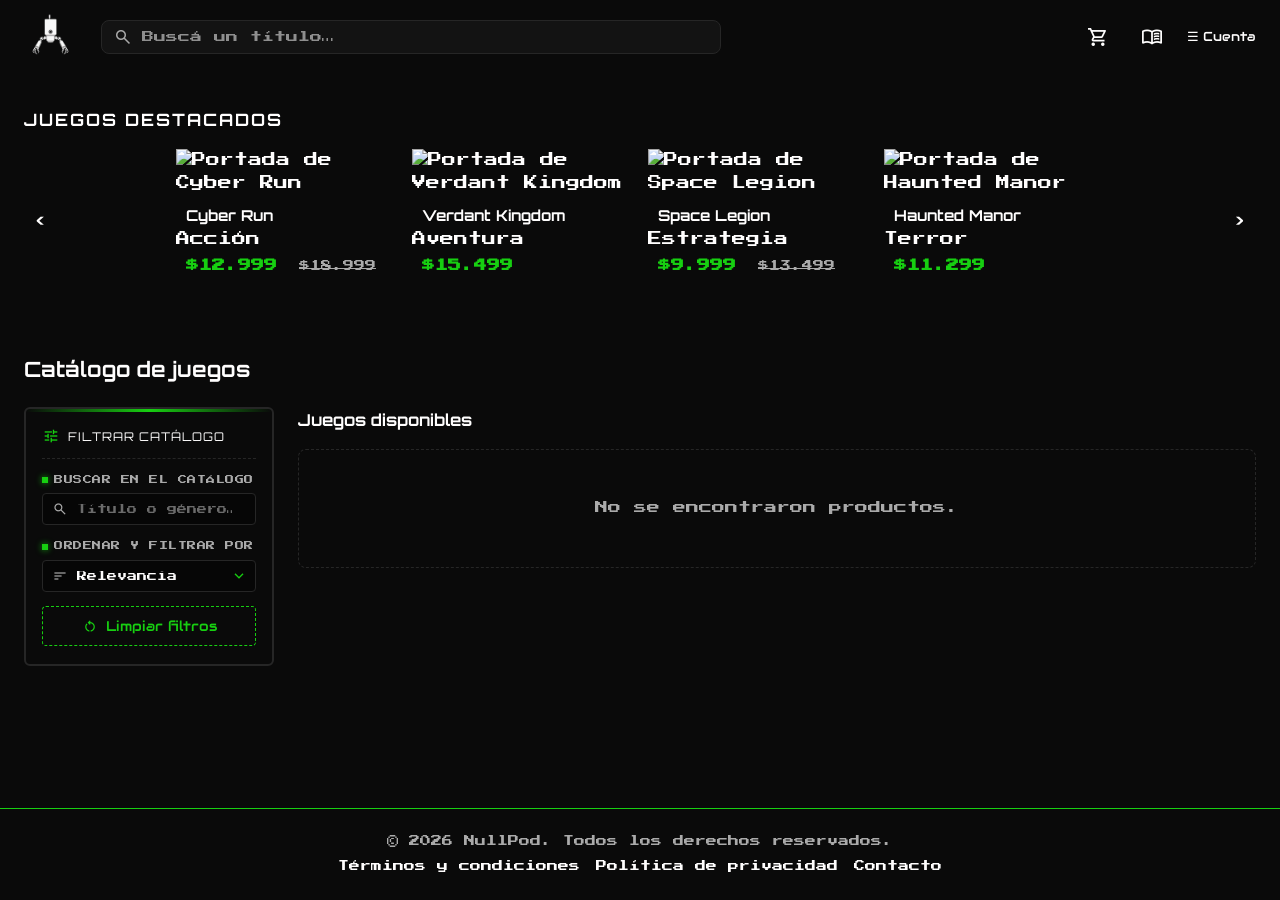
==== index.html @ ee86af2c "Add registration functionality and form validation; implement register.js and update register.html" ====
<!DOCTYPE html>
<html lang="es">

<head>
    <meta charset="UTF-8">
    <meta name="viewport" content="width=device-width, initial-scale=1.0">
    <meta name="description"
        content="NullPod: tienda de videojuegos digitales. Comprá juegos, buscá títulos, filtrá por precio, relevancia y género, y dejá reseñas.">
    <meta name="author" content="Demian Denegri">
    <title>NullPod — Videojuegos digitales</title>

    <!-- Tipografías -->
    <link rel="preconnect" href="https://fonts.googleapis.com">
    <link rel="preconnect" href="https://fonts.gstatic.com" crossorigin>
    <link href="https://fonts.googleapis.com/css2?family=Orbitron:wght@500;700&family=Audiowide&family=Press+Start+2P&display=swap" rel="stylesheet">
    <!-- Tipografías -->
    <link rel="stylesheet" href="https://fonts.googleapis.com/css2?family=Material+Symbols+Outlined">
    <link rel="stylesheet" href="css/base.css">
    <link rel="stylesheet" href="css/index.css">
    <script src="productos.js"></script>
</head>

<body>

    <!-- ============ 1. NAVBAR DE NAVEGACIÓN ============ -->
    <header class="navbar">
        <nav aria-label="Navegación principal">
            <a href="index.html" class="logo" aria-label="NullPod, página de inicio">
                <img src="img/pod-logo.png" alt="Logo de NullPod">
            </a>

            <!-- Barra de búsqueda -->
            <form action="#" method="get" role="search" aria-label="Búsqueda de juegos" class="navbar-search">
                <input type="search" id="busqueda" name="q" placeholder="Buscá un título…" autocomplete="off">
            </form>

            <ul class="navbar-icons">
                <li>
                    <a href="cart.html" aria-label="Abrir carrito de compras">
                        <span class="material-symbols-outlined icon" aria-hidden="true">shopping_cart</span>
                    </a>
                </li>
                <li>
                    <a href="#" aria-label="Ir a mi biblioteca">
                        <span class="material-symbols-outlined icon" aria-hidden="true">menu_book</span>
                    </a>
                </li>
            </ul>

            <!-- Menú hamburguesa: contiene login + botón crear cuenta (solo HTML semántico) -->
            <details id="acceso" class="menu-cuenta" aria-label="Menú de cuenta">
                <summary aria-label="Abrir menú de cuenta" aria-haspopup="menu">
                    &#9776; Cuenta
                </summary>

                <section aria-labelledby="titulo-menu-cuenta">
                    
                    <!-- Opciones de ingreso -->
                    <form action="#" method="post" aria-labelledby="titulo-menu-cuenta">
                        <fieldset>

                            <label for="log-email">Correo electrónico</label>
                            <input type="email" id="log-email" name="email" required
                                placeholder="tucorreo@ejemplo.com">

                            <label for="log-clave">Contraseña</label>
                            <input type="password" id="log-clave" name="clave" required
                                placeholder="Tu contraseña">

                            <button type="submit">Ingresar</button>
                        </fieldset>
                    </form>

                    <!-- Botón crear cuenta dentro del mismo menú hamburguesa -->
                    <section aria-labelledby="titulo-sin-cuenta-nav">
                        <h3 id="titulo-sin-cuenta-nav">¿No tenés cuenta?</h3>
                        
                        <form action="register.html" method="get" aria-label="Ir a registro">
                            <button type="submit">Crear una cuenta</button>
                        </form>
                    </section>
                </section>
            </details>
        </nav>
    </header>

    <main>

        <!-- ============ 2. CARUSEL INICIAL ============ -->
        <section aria-labelledby="titulo-destacados" class="carousel-section">
            <h2 id="titulo-destacados">Juegos destacados</h2>

            <div class="carousel" aria-roledescription="carrusel" aria-label="Juegos en oferta" role="region">
                <button type="button" class="carousel-btn" aria-label="Juego anterior">‹</button>

                <article class="carousel-item" aria-hidden="false">
                    <a href="product.html" aria-label="Ver detalles de Cyber Run">
                        <img src="https://imgproxy.eneba.games/5Qy3D5WUFI4zk7rubIbuQI--Raklu07X3Bvab47vEYA/rs:fit:300/ar:1/czM6Ly9wcm9kdWN0/cy5lbmViYS5nYW1l/cy9wcm9kdWN0cy9y/VXdNOXFyUUFMalQ5/U0EwVDl4cWxvZFhm/dDVJSU0yYUtpR0Q3/VHFNemhZLmpwZWc" alt="Portada de Cyber Run">
                        <h3>Cyber Run</h3>
                        <p class="genero">Acción</p>
                        <p class="precio"><strong>$12.999</strong> <s>$18.999</s></p>
                    </a>
                </article>

                <article class="carousel-item" aria-hidden="true">
                    <a href="product.html" aria-label="Ver detalles de Verdant Kingdom">
                        <img src="https://imgproxy.eneba.games/m-PE1_SW28Jiy-AanJrZcxExxoR3l1GWmfkCclamtIE/rs:fit:300/ar:1/czM6Ly9wcm9kdWN0/cy5lbmViYS5nYW1l/cy9wcm9kdWN0cy9L/RVhUeG84cll3LWl4/V2JZU1pvV2ltVjdp/S3JyVjZxUERsT0VF/T09sM3lrLmpwZw" alt="Portada de Verdant Kingdom">
                        <h3>Verdant Kingdom</h3>
                        <p class="genero">Aventura</p>
                        <p class="precio"><strong>$15.499</strong></p>
                    </a>
                </article>

                <article class="carousel-item" aria-hidden="true">
                    <a href="product.html" aria-label="Ver detalles de Space Legion">
                        <img src="https://imgproxy.eneba.games/O-fcee_zwF9-snXxHf3kn7mY6UiIHuVVoY8dJGQ4-8U/rs:fit:300/ar:1/czM6Ly9wcm9kdWN0/cy5lbmViYS5nYW1l/cy9wcm9kdWN0cy9l/eGx4aXJlbHd6cG9x/ZnRqOHBoZi5qcGc" alt="Portada de Space Legion">
                        <h3>Space Legion</h3>
                        <p class="genero">Estrategia</p>
                        <p class="precio"><strong>$9.999</strong> <s>$13.499</s></p>
                    </a>
                </article>

                <article class="carousel-item" aria-hidden="true">
                    <a href="product.html" aria-label="Ver detalles de Haunted Manor">
                        <img src="https://imgproxy.eneba.games/eobNNLmiDhHiKYsyhP1GV54d0ufYOFQwxe3EkfkqNoA/rs:fit:300/ar:1/czM6Ly9wcm9kdWN0/cy5lbmViYS5nYW1l/cy9wcm9kdWN0cy9L/ZVl1VWdnLmpwZw" alt="Portada de Haunted Manor">
                        <h3>Haunted Manor</h3>
                        <p class="genero">Terror</p>
                        <p class="precio"><strong>$11.299</strong></p>
                    </a>
                </article>

                <button type="button" class="carousel-btn" aria-label="Juego siguiente">›</button>
            </div>
        </section>

        <!-- ============ 3. BARRA DE BÚSQUEDA + FILTROS ============ -->
        <section aria-labelledby="titulo-catalogo" class="catalogo-section">
            <header>
                <h2 id="titulo-catalogo">Catálogo de juegos</h2>
            </header>

            <div class="catalogo-layout">
                <aside class="sidebar">
                    <form action="#" method="get" role="search" aria-label="Buscar y filtrar catálogo" class="filtros">
                        <p class="filtros-titulo">
                            <span class="material-symbols-outlined" aria-hidden="true">tune</span>
                            Filtrar catálogo
                        </p>

                        <div class="campo">
                            <label for="buscar-catalogo">Buscar en el catálogo</label>
                            <div class="campo-control">
                                <span class="material-symbols-outlined icono-campo" aria-hidden="true">search</span>
                                <input type="search" id="buscar-catalogo" name="q" placeholder="Título o género…" autocomplete="off">
                            </div>
                        </div>

                        <div class="campo">
                            <label for="ordenar">Ordenar y filtrar por</label>
                            <div class="campo-control">
                                <span class="material-symbols-outlined icono-campo" aria-hidden="true">sort</span>
                                <select id="ordenar" name="orden">
                                    <option value="relevancia">Relevancia</option>
                                    <option value="precio-asc" id="precio-asc">Precio: menor a mayor</option>
                                    <option value="precio-desc">Precio: mayor a menor</option>
                                </select>
                                <span class="material-symbols-outlined icono-chevron" aria-hidden="true">expand_more</span>
                            </div>
                        </div>

                        <button type="reset" class="btn-limpiar">
                            <span class="material-symbols-outlined" aria-hidden="true">restart_alt</span>
                            Limpiar filtros
                        </button>
                    </form>
                </aside>

                <div class="catalogo-contenido">
                    <!-- ============ 4. CATÁLOGO DE PRODUCTOS ============ -->
                    <section aria-labelledby="titulo-listado">
                        <h3 id="titulo-listado">Juegos disponibles</h3>
                        <div class="catalogo-lista" id="catalogo-lista"></div>
                    </section>
                    <script src="juegos.js"></script>
                        </div>
                    </section>
                </div>
            </div>
        </section>


    </main>

    <footer>
        <p>&copy; 2026 NullPod. Todos los derechos reservados.</p>
        <nav aria-label="Enlaces del pie de página">
            <a href="#">Términos y condiciones</a>
            <a href="#">Política de privacidad</a>
            <a href="#">Contacto</a>
        </nav>
    </footer>

</body>

</html>
---- css/base.css ----
/* ============================================
   
    variables, reset, tipografías, botones, navbar completo, 
    precio (reutilizable)y footer. 
    Se carga en todas las páginas.
    
    ------------------------------------------------ 

    VARIABLES GLOBALES
   ============================================ */
   
:root {
    --color-fondo: #0A0A0A;
    --color-texto: #fffefe;
    --color-acento: #17cf11;
    --color-acento-aux: #aaaaaa;
    --color-borde: #262626;
    --fuente-titulos: 'Orbitron', sans-serif;
    --fuente-botones: 'Audiowide', sans-serif;
    --fuente-secundaria: 'Press Start 2P', sans-serif;
}

/* ============================================
   RESET BÁSICO
   Saco margenes/paddings por defecto
   ============================================ */
* {
    margin: 0;
    padding: 0;
    box-sizing: border-box;
}

body {
    background-color: var(--color-fondo);
    color: var(--color-texto);
    font-family: var(--fuente-secundaria);
    font-size: 14px;
    line-height: 1.6; /* espacio entre líneas de txt */
    min-height: 100vh;
    display: flex;
    flex-direction: column;
}

h1, h2, h3 {
    font-family: var(--fuente-titulos);
    font-weight: 700;/* grosor del texto */
}

a {
    color: var(--color-texto);
    text-decoration: none;/* saca la decoracion por defecto de los links */
}

/* BOTONES */
button {
    font-family: var(--fuente-botones);
    background-color: var(--color-acento);
    color: var(--color-fondo);
    border: none;/* elimina bordes */
    padding: 8px 16px;
    cursor: pointer;/* cambia el cursor al pasar sobre el botón */
    border-radius: 2px;/* bordes redondeados */

    &:hover {
        opacity: 0.8;/* efecto de opacidad al pasar el mouse */
    }
}

/* ============================================
   NAVBAR
   position: sticky la mantiene fija arriba
   mientras se scrollea la página.
   ============================================ */

/* Configuración de la navbar */
.navbar {
    position: sticky;
    top: 0;
    z-index: 100;/* z-index sirve para que el navbar esté por encima de otros elementos (es como las capas)*/
    background-color: var(--color-fondo);
}
/* Configuración del interior de la navbar */
.navbar nav {
    display: flex;/* flex para alinear los elementos*/
    align-items: center;/* centro los elemen=tros del interior */
    gap: 24px;/* espacio entre los elementos */
    padding: 12px 24px;
}

/*Config del logo */
.logo {
    display: flex;/* para alinear los elementos */
    align-items: center;
    gap: 8px;
    font-family: var(--fuente-titulos);
    font-size: 18px;
}
/* Configuro solo la img del logo */
.logo img {
    height: 50px;
}
.logo img:hover {
    border: 1px solid var(--color-acento);
        border-radius: 100%;
}
/* Donde configuro la posicion de la barra de búsqueda */
.navbar-search {
    display: flex;
    flex: 1;
    position: relative;
    max-width: 620px;
}

.navbar-search::before {
    content: "search";
    font-family: 'Material Symbols Outlined';
    font-size: 20px;
    line-height: 1;
    color: var(--color-acento-aux);
    position: absolute;
    left: 12px;
    top: 50%;
    transform: translateY(-50%);
    pointer-events: none;
    transition: color 0.18s ease;
}

/* Donde configuro el input(la entrada de txt) de la barra de búsqueda */
.navbar-search input {
    flex: 1;
    width: 100%;
    background-color: #131313;
    border: 1px solid var(--color-borde);
    border-radius: 8px;
    padding: 10px 12px 10px 40px;
    color: var(--color-texto);
    font-family: var(--fuente-secundaria);
    font-size: 12px;
    transition: border-color 0.18s ease, box-shadow 0.18s ease, background-color 0.18s ease;
}

.navbar-search input::placeholder {
    color: #8f8f8f;/*Color del txt del placeholder */
}

.navbar-search input:hover {
    border-color: #3d3d3d;/*Color del borde del input al pasar el mouse */
}

.navbar-search input:focus {
    outline: none;
    border-color: var(--color-acento);
    box-shadow: 0 0 0 3px rgba(23, 207, 17, 0.15);
}

.navbar-search:focus-within::before {
    color: var(--color-acento);
}

.navbar-search input::-webkit-search-cancel-button { /*Config boton de cancelar busqueda por defecto*/
    height: 14px;
    width: 14px;
    cursor: pointer;
    filter: invert(1);
    opacity: 1;
}

/* Iconos de carrito / biblioteca */
.navbar-icons {
    display: flex;
    gap: 32px;
    list-style: none;
    margin-left: auto;
}
.navbar-icons a {
    display: flex;
    align-items: center;
    gap: 6px;
}
.navbar-icons .icon {
    font-size: 22px;
}

.navbar-icons a:hover {
    color: var(--color-acento); /* cambio de color al pasar el mouse */
}

/* Menú de cuenta (details/summary nativo del HTML) */
.menu-cuenta summary {
    cursor: pointer;
    list-style: none;/* elimina el estilo de lista */
    font-family: var(--fuente-botones);
    font-size: 13px;
}

.menu-cuenta[open] summary {
    color: var(--color-acento);
}

.menu-cuenta section {
    position: absolute; /* es para posicionar el menú de forma absoluta */
    right: 24px;
    margin-top: 12px;
    background-color: var(--color-fondo);
    padding: 20px;
    width: 280px;
}

/* menu expanido */
.menu-cuenta fieldset {
    border: none;
    display: flex;
    flex-direction: column;
    gap: 10px;
    margin-bottom: 16px;
}

.menu-cuenta input {
    background-color: var(--color-fondo);
    border: 1px solid var(--color-acento);
    border-radius: 5px;
    color: var(--color-texto);
    padding: 8px;
    font-family: var(--fuente-secundaria);
    font-size: 11px;
}

/* ============================================
   PRECIOS
   ============================================ */

/* El precio principal */
.precio strong {
    color: var(--color-acento);
    font-size: 13px;
}

/* El precio tachado, solo se muestra si hay descuento */
.precio s { 
    color: var(--color-acento-aux);
    margin-left: 8px;
    font-size: 11px;
}

/* ============================================
   MENSAJE SIN PRODUCTOS (reutilizable)
   Se muestra cuando un filtro/búsqueda no
   devuelve resultados
   ============================================ */
.mensaje-no-productos {
    grid-column: 1 / -1;/* ocupa todas las columnas del grid del catálogo */
    width: 100%;/* ocupa todo el ancho del contenedor */
    padding: 48px 24px;
    text-align: center;
    text-align: center;/* centra el texto horizontalmente */
    display: flex;
    align-items: center;/* centra el texto verticalmente */
    justify-content: center;
    color: var(--color-acento-aux);
    font-size: 13px;
    border: 1px dashed var(--color-borde);
    border-radius: 8px;
}

/* ============================================
   CARRUSEL (reutilizable: index.html y product.html)
   ============================================ */
.carousel {
    position: relative;
    display: flex;
    justify-content: center;
    gap: 16px;
    overflow-x: auto;
    scroll-behavior: smooth;
}

.carousel-item {
    flex: 0 0 220px;
    background-color: var(--color-fondo);
}

.carousel-item img {
    width: 100%;
    display: block;
}

.carousel-item h3 {
    font-size: 15px;
    padding: 10px 10px 0;
}

.carousel-item .precio {
    padding: 4px 10px 12px;
}

.carousel-btn {
    position: absolute;
    top: 50%;
    transform: translateY(-50%);
    background-color: transparent;
    color: var(--color-texto);
    font-size: 20px;
    padding: 8px 12px;
}

.carousel-btn:first-of-type {
    left: 0;
}

.carousel-btn:last-of-type {
    right: 0;
}

main {
    flex: 1;
}

/* ============================================
   FOOTER
   ============================================ */
footer {
    padding: 24px;
    text-align: center;
    border-top: 1px solid var(--color-acento);
    color: var(--color-acento-aux);
    font-size: 11px;
}

footer nav {
    display: flex;
    justify-content: center;
    gap: 16px;
    margin-top: 8px;
}

/* ============================================
   RESPONSIVE — pantallas chicas (<768px)
   ============================================ */
@media (max-width: 768px) {

    /* Navbar: flex-wrap para que los hijos pasen de línea */
    .navbar nav {
        flex-wrap: wrap;
        gap: 12px;
        padding: 10px 16px;
    }

    /* Oculto el buscador de la navbar */
    .navbar-search {
        /* Se ocupa todo el ancho y pasa a la segunda línea/ la linea de abajo */
        order: 3;
        flex-basis: 100%;
    }

    /* Achico los íconos un poco */
    .navbar-icons .icon {
        font-size: 20px;
    }

    /* Empujo los íconos a la derecha */
    .navbar-icons {
        margin-left: auto;
    }

    /* Empujo el summary "Cuenta" a la derecha */
    .menu-cuenta {
        margin-left: auto;
    }

    /* para qeu el menu expandido tome todo el ancho de la pantalla */
    .menu-cuenta section {
        width: calc(100% - 32px);
        right: 16px;
    }
}
---- css/index.css ----
/* ============================================
   SOLO ESTILOS DE LA PÁGINA DE INICIO
   ============================================ */


/* ============================================
   CARRUSEL
   (los estilos de .carousel y .carousel-item
   están en base.css, son compartidos con product.html)
   ============================================ */
.carousel-section {
    padding: 32px 24px;
}

.carousel-section h2 {
    display: flex;
    align-items: center;
    gap: 12px;
    margin-bottom: 16px;
    font-size: 17px;
    text-transform: uppercase;
    letter-spacing: 2px;
}

/* ============================================
   CATÁLOGO
   ============================================ */
.catalogo-section {
    padding: 32px 24px;
}

.catalogo-section header {
    margin-bottom: 20px;
}

.catalogo-layout {
    display: grid;
    grid-template-columns: 250px 1fr;
    gap: 24px;
    align-items: start;
}
/* --- Catálogo grid interno --- */
.catalogo-contenido h3 {
    margin-bottom: 16px;
    
}

.catalogo-lista {
    display: grid;
    grid-template-columns: repeat(auto-fill, minmax(220px, 1fr));
    gap: 12px;
}

/* Maximo 5 cards por fila en pantallas anchas */
@media (min-width: 1200px) {
    .catalogo-lista {
        grid-template-columns: repeat(5, 1fr);
    }
}



/* --- Tarjeta de juego --- */
.fila-juego {
    background-color: var(--color-fondo);
    
}

.fila-juego a {
    display: flex;
    flex-direction: column;
    height: 100%;
    text-decoration: none;
    color: inherit;
}

.fila-juego:hover {
    border-color: var(--color-acento);
    cursor: pointer;
}

.fila-juego img {
    width: 100%;
    height: 100%;
    object-fit: cover;
    display: block;
    border-radius: 10px;
    &:hover {
        transition: filter 0.3s ease;
        filter: brightness(1.2); /* se aclara al pasar el mouse */
    }
}

.info-juego {
    padding: 12px;
}

.info-juego h3 {
    font-size: 15px;
    margin-bottom: 6px;
}

.info-juego .genero {
    color: var(--color-acento-aux);
    font-size: 10px;
    margin-bottom: 8px;
}


/* ============================================
   FILTROS
   ============================================ */
/* --- Sidebar / Filtros --- */
.sidebar {
    position: sticky;
    top: 80px;
}
/*Cuadrado de filtros*/
.filtros {
    position: relative;
    display: flex;
    flex-direction: column;
    gap: 14px;
    overflow: hidden;
    border: 2px solid var(--color-borde);
    border-radius: 6px;
    padding: 18px 16px;

}

/* Franja neon superior del panel */
.filtros::before {
    content: "";
    position: absolute;
    top: 0;
    left: 0;
    right: 0;
    height: 3px;
    background: linear-gradient(90deg, transparent, var(--color-acento), transparent);
}

.filtros-titulo {
    display: flex;
    align-items: center;
    gap: 8px;
    font-family: var(--fuente-titulos);
    font-size: 12px;
    letter-spacing: 1px;
    text-transform: uppercase; /*Para qeu se ponga en mayusculas*/
    color: var(--color-texto);
    padding-bottom: 12px;
    border-bottom: 1px dashed var(--color-borde);/*Linea punteada que separa titulo de la seccion de inputs*/
}

.filtros-titulo .material-symbols-outlined { /*icono ajustes titulo*/
    font-size: 18px;
    color: var(--color-acento);
}

.campo {/*Div que envuelve a los inputs de filtros*/
    display: flex;
    flex-direction: column;
    gap: 6px;
}

.filtros label {
    display: flex;
    align-items: center;
    gap: 6px;
    font-size: 9px;
    letter-spacing: 0.5px;
    text-transform: uppercase;
    color: var(--color-acento-aux);
    margin-bottom: 0;
}

/* Cuadrito neón antes de cada etiqueta */
.filtros label::before {
    content: "";
    width: 6px;
    height: 6px;
    background-color: var(--color-acento);
    box-shadow: 0 0 6px rgba(23, 207, 17, 0.8);
}

.campo-control {
    position: relative;
    display: flex;
    align-items: center;
}

.icono-campo {/*iconos dentro de los inputs*/
    position: absolute;
    left: 10px;
    font-size: 16px;
    color: var(--color-acento-aux);
    pointer-events: none;
    transition: color 0.2s ease;
}

.icono-chevron {/*icono de flecha para select*/
    position: absolute;
    right: 8px;
    font-size: 18px;
    color: var(--color-acento);
    pointer-events: none;
}

.filtros input,
.filtros select {/*Config dentro de los Inputs*/
    width: 100%;
    background-color: #060606;
    border: 1px solid var(--color-borde);
    border-radius: 4px;
    color: var(--color-texto);
    padding: 10px 10px 10px 34px;
    font-family: var(--fuente-secundaria);
    font-size: 10px;
    -webkit-appearance: none;/*Saca el estilo por defecto del input*/
    transition: border-color 0.2s ease, box-shadow 0.2s ease;
}

.filtros input {
    cursor: text;
}

.filtros select {
    padding-right: 32px;
    cursor: pointer;
}

.filtros select option {
    background-color: var(--color-fondo);
    color: var(--color-texto);
}

.filtros input::placeholder {
    color: #6b6b6b;
}

.filtros input:hover,
.filtros select:hover {
    border-color: #3d3d3d;
}

.filtros input:focus,
.filtros select:focus {
    outline: none;
    border-color: var(--color-acento);
}

.campo-control:focus-within .icono-campo {
    color: var(--color-acento);
}
/* Botón limpiar filtros (reset nativo del formulario) */
.btn-limpiar {
    display: flex;
    align-items: center;
    justify-content: center;
    gap: 8px;
    width: 100%;
    background-color: transparent;
    color: var(--color-acento);
    border: 1px dashed var(--color-acento);/*linea entrecortada del botón*/
    border-radius: 4px;
    padding: 10px 12px;
    font-size: 14px;
    transition: background-color 0.2s ease, box-shadow 0.2s ease;/*cambi color fondo smoot*/
}

.btn-limpiar .material-symbols-outlined {/*icono del boton limpiar*/
    font-size: 16px;
}

.btn-limpiar:hover {/*cambiar color fondo*/
    opacity: 1;
    background-color: rgba(23, 207, 17, 0.12);
    box-shadow: 0 0 14px rgba(23, 207, 17, 0.25);
}

.btn-limpiar:focus-visible {
    outline: none;
    box-shadow: 0 0 0 2px rgba(23, 207, 17, 0.4);
}


/* ============================================
   RESPONSIVE — MOBILE
   ============================================ */
@media (max-width: 768px) {
    .catalogo-layout {
        grid-template-columns: 1fr;
    }

    .sidebar {
        position: static;
    }

    /* Entre 601px y 768px los dos controles van lado a lado */
    .filtros {
        display: grid;
        grid-template-columns: 1fr 1fr;
        align-items: end;
    }

    .filtros-titulo,
    .btn-limpiar {
        grid-column: 1 / -1;
    }
}

/* En pantallas chicas los campos van uno abajo del otro */
@media (max-width: 600px) {
    .filtros {
        grid-template-columns: 1fr;
    }
}
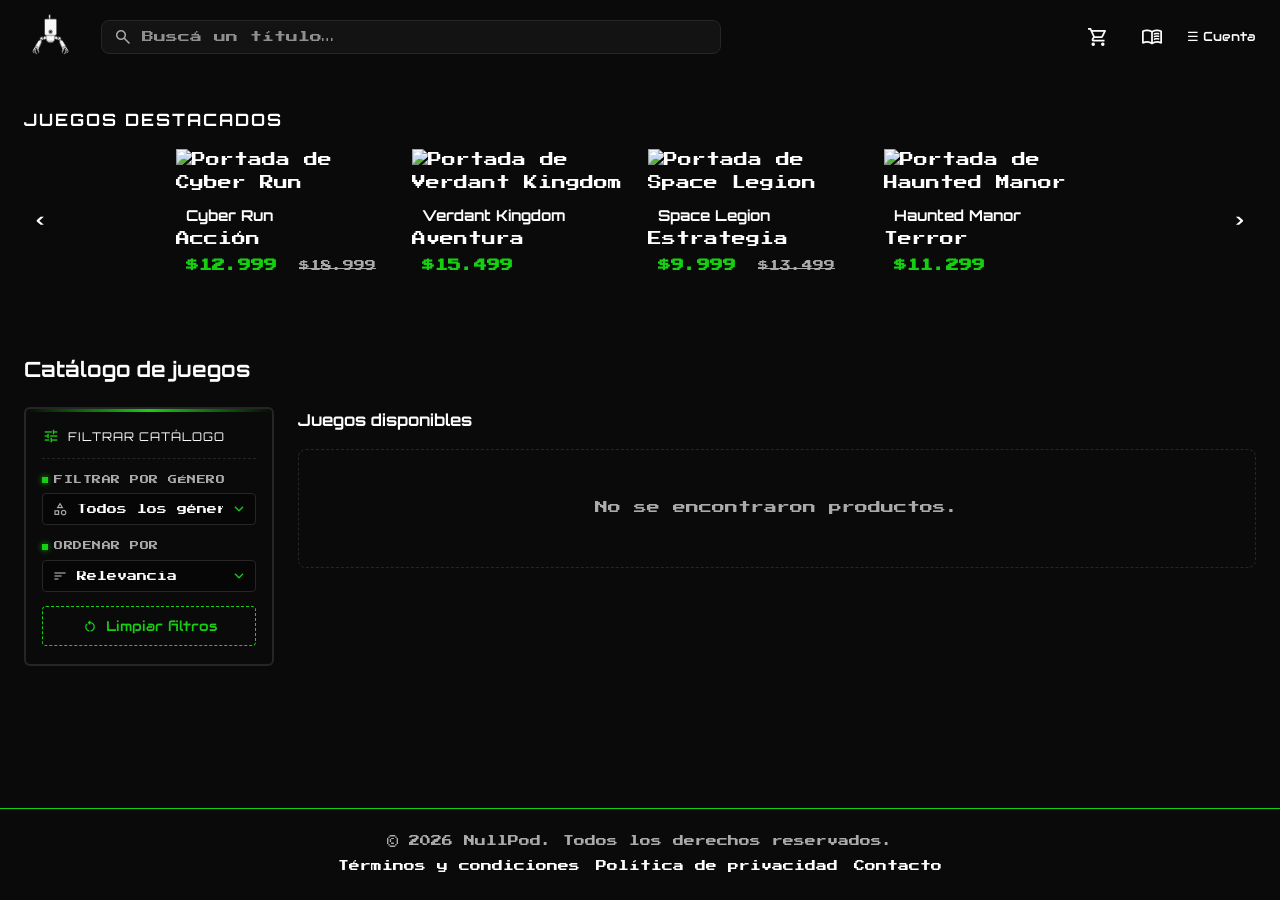
==== commit ff325ecd: "Implement genre filtering in catalog and update product card display" ====
--- a/index.html
+++ b/index.html
@@ -17,7 +17,7 @@
     <link rel="stylesheet" href="https://fonts.googleapis.com/css2?family=Material+Symbols+Outlined">
     <link rel="stylesheet" href="css/base.css">
     <link rel="stylesheet" href="css/index.css">
-    <script src="productos.js"></script>
+    <script src="js/productos.js"></script>
 </head>
 
 <body>
@@ -36,7 +36,7 @@
 
             <ul class="navbar-icons">
                 <li>
-                    <a href="cart.html" aria-label="Abrir carrito de compras">
+                    <a href="html/cart.html" aria-label="Abrir carrito de compras">
                         <span class="material-symbols-outlined icon" aria-hidden="true">shopping_cart</span>
                     </a>
                 </li>
@@ -75,7 +75,7 @@
                     <section aria-labelledby="titulo-sin-cuenta-nav">
                         <h3 id="titulo-sin-cuenta-nav">¿No tenés cuenta?</h3>
                         
-                        <form action="register.html" method="get" aria-label="Ir a registro">
+                        <form action="html/register.html" method="get" aria-label="Ir a registro">
                             <button type="submit">Crear una cuenta</button>
                         </form>
                     </section>
@@ -94,7 +94,7 @@
                 <button type="button" class="carousel-btn" aria-label="Juego anterior">‹</button>
 
                 <article class="carousel-item" aria-hidden="false">
-                    <a href="product.html" aria-label="Ver detalles de Cyber Run">
+                    <a href="html/product.html" aria-label="Ver detalles de Cyber Run">
                         <img src="https://imgproxy.eneba.games/5Qy3D5WUFI4zk7rubIbuQI--Raklu07X3Bvab47vEYA/rs:fit:300/ar:1/czM6Ly9wcm9kdWN0/cy5lbmViYS5nYW1l/cy9wcm9kdWN0cy9y/VXdNOXFyUUFMalQ5/U0EwVDl4cWxvZFhm/dDVJSU0yYUtpR0Q3/VHFNemhZLmpwZWc" alt="Portada de Cyber Run">
                         <h3>Cyber Run</h3>
                         <p class="genero">Acción</p>
@@ -103,7 +103,7 @@
                 </article>
 
                 <article class="carousel-item" aria-hidden="true">
-                    <a href="product.html" aria-label="Ver detalles de Verdant Kingdom">
+                    <a href="html/product.html" aria-label="Ver detalles de Verdant Kingdom">
                         <img src="https://imgproxy.eneba.games/m-PE1_SW28Jiy-AanJrZcxExxoR3l1GWmfkCclamtIE/rs:fit:300/ar:1/czM6Ly9wcm9kdWN0/cy5lbmViYS5nYW1l/cy9wcm9kdWN0cy9L/RVhUeG84cll3LWl4/V2JZU1pvV2ltVjdp/S3JyVjZxUERsT0VF/T09sM3lrLmpwZw" alt="Portada de Verdant Kingdom">
                         <h3>Verdant Kingdom</h3>
                         <p class="genero">Aventura</p>
@@ -112,7 +112,7 @@
                 </article>
 
                 <article class="carousel-item" aria-hidden="true">
-                    <a href="product.html" aria-label="Ver detalles de Space Legion">
+                    <a href="html/product.html" aria-label="Ver detalles de Space Legion">
                         <img src="https://imgproxy.eneba.games/O-fcee_zwF9-snXxHf3kn7mY6UiIHuVVoY8dJGQ4-8U/rs:fit:300/ar:1/czM6Ly9wcm9kdWN0/cy5lbmViYS5nYW1l/cy9wcm9kdWN0cy9l/eGx4aXJlbHd6cG9x/ZnRqOHBoZi5qcGc" alt="Portada de Space Legion">
                         <h3>Space Legion</h3>
                         <p class="genero">Estrategia</p>
@@ -121,7 +121,7 @@
                 </article>
 
                 <article class="carousel-item" aria-hidden="true">
-                    <a href="product.html" aria-label="Ver detalles de Haunted Manor">
+                    <a href="html/product.html" aria-label="Ver detalles de Haunted Manor">
                         <img src="https://imgproxy.eneba.games/eobNNLmiDhHiKYsyhP1GV54d0ufYOFQwxe3EkfkqNoA/rs:fit:300/ar:1/czM6Ly9wcm9kdWN0/cy5lbmViYS5nYW1l/cy9wcm9kdWN0cy9L/ZVl1VWdnLmpwZw" alt="Portada de Haunted Manor">
                         <h3>Haunted Manor</h3>
                         <p class="genero">Terror</p>
@@ -147,16 +147,21 @@
                             Filtrar catálogo
                         </p>
 
+                       
+
                         <div class="campo">
-                            <label for="buscar-catalogo">Buscar en el catálogo</label>
+                            <label for="filtrar-genero">Filtrar por género</label>
                             <div class="campo-control">
-                                <span class="material-symbols-outlined icono-campo" aria-hidden="true">search</span>
-                                <input type="search" id="buscar-catalogo" name="q" placeholder="Título o género…" autocomplete="off">
+                                <span class="material-symbols-outlined icono-campo" aria-hidden="true">category</span>
+                                <select id="filtrar-genero" name="genero">
+                                    <option value="">Todos los géneros</option>
+                                </select>
+                                <span class="material-symbols-outlined icono-chevron" aria-hidden="true">expand_more</span>
                             </div>
                         </div>
 
                         <div class="campo">
-                            <label for="ordenar">Ordenar y filtrar por</label>
+                            <label for="ordenar">Ordenar por</label>
                             <div class="campo-control">
                                 <span class="material-symbols-outlined icono-campo" aria-hidden="true">sort</span>
                                 <select id="ordenar" name="orden">
@@ -181,7 +186,7 @@
                         <h3 id="titulo-listado">Juegos disponibles</h3>
                         <div class="catalogo-lista" id="catalogo-lista"></div>
                     </section>
-                    <script src="juegos.js"></script>
+                    <script src="js/juegos.js"></script>
                         </div>
                     </section>
                 </div>
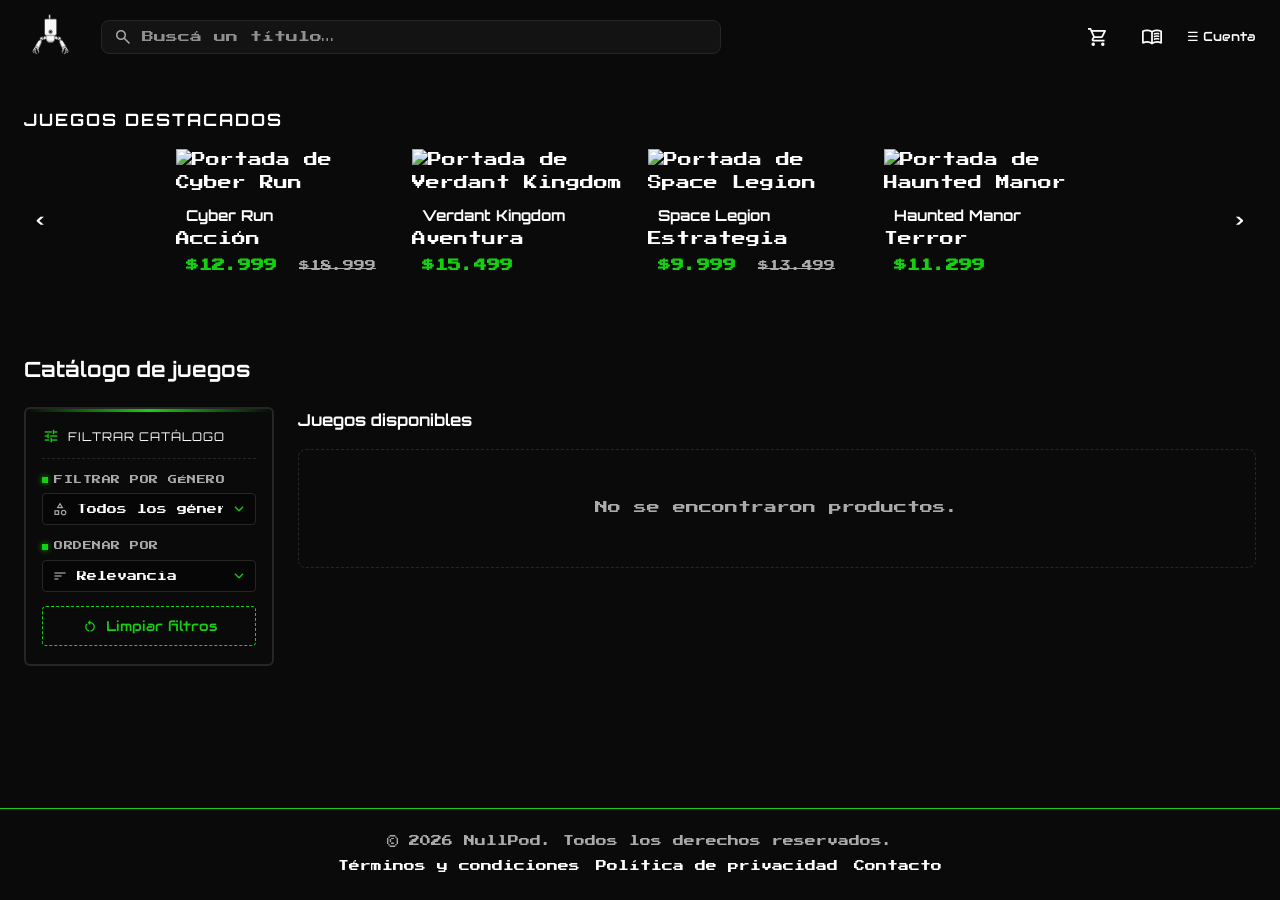
==== commit b6a6763e: "Merge pull request #42 from Demian-Denegri/feature/css Implement genre filtering in catalog and upda" ====
--- a/index.html
+++ b/index.html
@@ -197,7 +197,7 @@
     </main>
 
     <footer>
-        <p>&copy; 2026 NullPod. Todos los derechos reservados.</p>
+        <p>&copy; 2026 NullPod. Todos los derechos reservados.</p> <!-- &copy pone el simbolo de copyright -->
         <nav aria-label="Enlaces del pie de página">
             <a href="#">Términos y condiciones</a>
             <a href="#">Política de privacidad</a>
@@ -207,4 +207,4 @@
 
 </body>
 
-</html>
+</html>
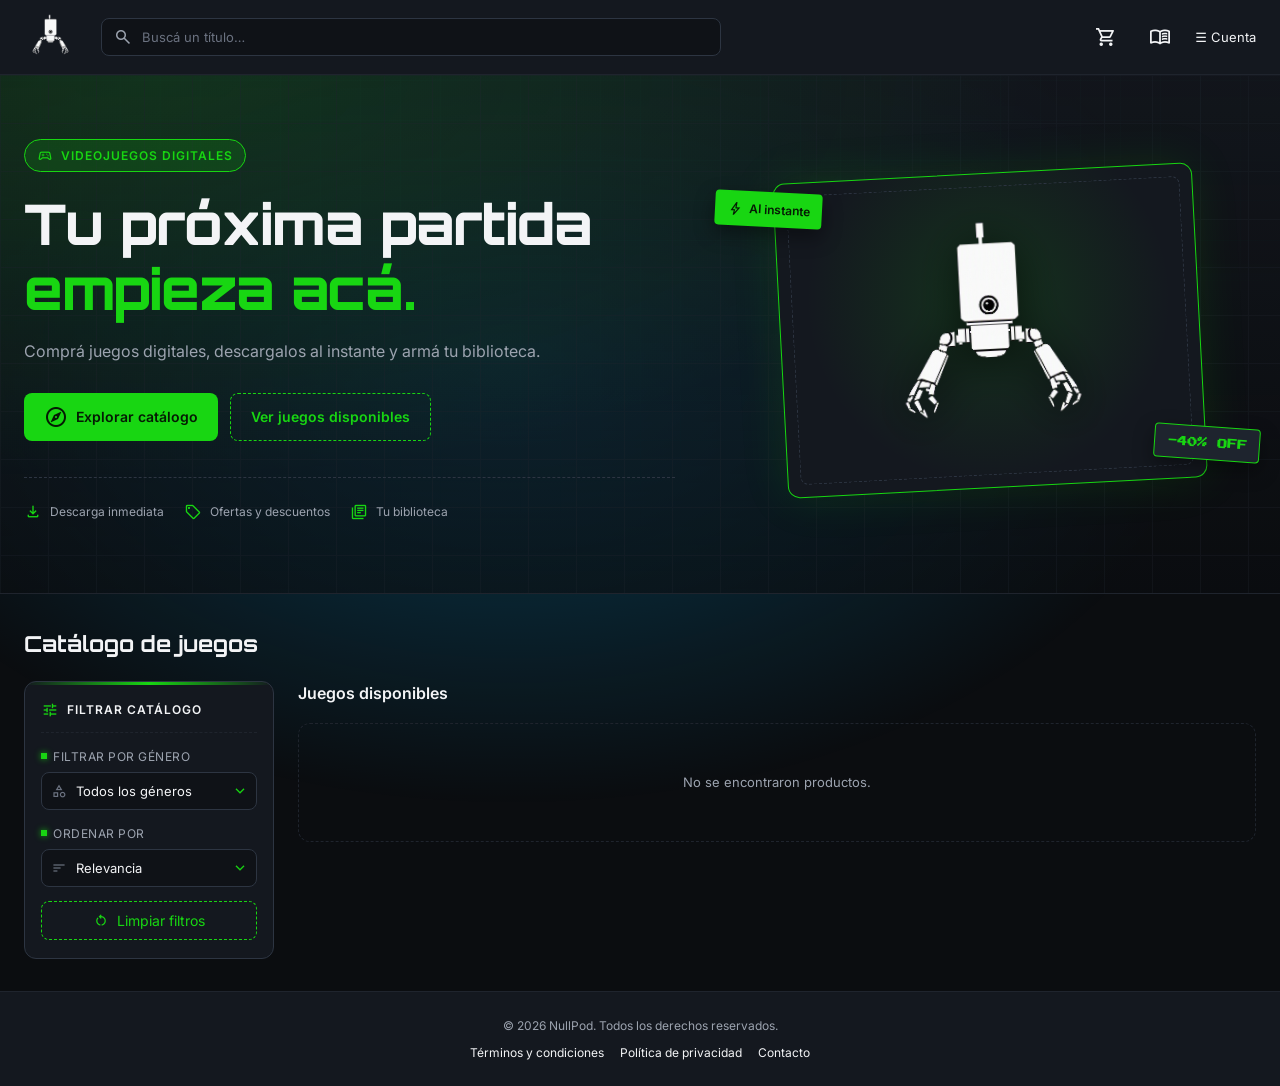
==== commit 4b2aadc6: "Refactor product and register styles, update font usage, and enhance UI components - Updated product" ====
--- a/index.html
+++ b/index.html
@@ -12,12 +12,11 @@
     <!-- Tipografías -->
     <link rel="preconnect" href="https://fonts.googleapis.com">
     <link rel="preconnect" href="https://fonts.gstatic.com" crossorigin>
-    <link href="https://fonts.googleapis.com/css2?family=Orbitron:wght@500;700&family=Audiowide&family=Press+Start+2P&display=swap" rel="stylesheet">
+    <link href="https://fonts.googleapis.com/css2?family=Inter:wght@400;500;600&family=Orbitron:wght@700;800&family=Press+Start+2P&display=swap" rel="stylesheet">
     <!-- Tipografías -->
     <link rel="stylesheet" href="https://fonts.googleapis.com/css2?family=Material+Symbols+Outlined">
     <link rel="stylesheet" href="css/base.css">
     <link rel="stylesheet" href="css/index.css">
-    <script src="js/productos.js"></script>
 </head>
 
 <body>
@@ -86,52 +85,56 @@
 
     <main>
 
-        <!-- ============ 2. CARUSEL INICIAL ============ -->
-        <section aria-labelledby="titulo-destacados" class="carousel-section">
-            <h2 id="titulo-destacados">Juegos destacados</h2>
-
-            <div class="carousel" aria-roledescription="carrusel" aria-label="Juegos en oferta" role="region">
-                <button type="button" class="carousel-btn" aria-label="Juego anterior">‹</button>
-
-                <article class="carousel-item" aria-hidden="false">
-                    <a href="html/product.html" aria-label="Ver detalles de Cyber Run">
-                        <img src="https://imgproxy.eneba.games/5Qy3D5WUFI4zk7rubIbuQI--Raklu07X3Bvab47vEYA/rs:fit:300/ar:1/czM6Ly9wcm9kdWN0/cy5lbmViYS5nYW1l/cy9wcm9kdWN0cy9y/VXdNOXFyUUFMalQ5/U0EwVDl4cWxvZFhm/dDVJSU0yYUtpR0Q3/VHFNemhZLmpwZWc" alt="Portada de Cyber Run">
-                        <h3>Cyber Run</h3>
-                        <p class="genero">Acción</p>
-                        <p class="precio"><strong>$12.999</strong> <s>$18.999</s></p>
+        <!-- ============ 2. HERO ============ -->
+        <section class="hero" aria-labelledby="titulo-hero">
+            <div class="hero-contenido">
+                <p class="hero-eyebrow">
+                    <span class="material-symbols-outlined" aria-hidden="true">sports_esports</span>
+                    Videojuegos digitales
+                </p>
+
+                <h1 id="titulo-hero">Tu próxima partida <span class="hero-resaltado">empieza acá.</span></h1>
+
+                <p class="hero-descripcion">
+                    Comprá juegos digitales, descargalos al instante y armá tu biblioteca.
+                </p>
+
+                <div class="hero-acciones">
+                    <a href="#titulo-catalogo" class="hero-btn-principal">
+                        <span class="material-symbols-outlined" aria-hidden="true">explore</span>
+                        Explorar catálogo
                     </a>
-                </article>
-
-                <article class="carousel-item" aria-hidden="true">
-                    <a href="html/product.html" aria-label="Ver detalles de Verdant Kingdom">
-                        <img src="https://imgproxy.eneba.games/m-PE1_SW28Jiy-AanJrZcxExxoR3l1GWmfkCclamtIE/rs:fit:300/ar:1/czM6Ly9wcm9kdWN0/cy5lbmViYS5nYW1l/cy9wcm9kdWN0cy9L/RVhUeG84cll3LWl4/V2JZU1pvV2ltVjdp/S3JyVjZxUERsT0VF/T09sM3lrLmpwZw" alt="Portada de Verdant Kingdom">
-                        <h3>Verdant Kingdom</h3>
-                        <p class="genero">Aventura</p>
-                        <p class="precio"><strong>$15.499</strong></p>
-                    </a>
-                </article>
-
-                <article class="carousel-item" aria-hidden="true">
-                    <a href="html/product.html" aria-label="Ver detalles de Space Legion">
-                        <img src="https://imgproxy.eneba.games/O-fcee_zwF9-snXxHf3kn7mY6UiIHuVVoY8dJGQ4-8U/rs:fit:300/ar:1/czM6Ly9wcm9kdWN0/cy5lbmViYS5nYW1l/cy9wcm9kdWN0cy9l/eGx4aXJlbHd6cG9x/ZnRqOHBoZi5qcGc" alt="Portada de Space Legion">
-                        <h3>Space Legion</h3>
-                        <p class="genero">Estrategia</p>
-                        <p class="precio"><strong>$9.999</strong> <s>$13.499</s></p>
-                    </a>
-                </article>
-
-                <article class="carousel-item" aria-hidden="true">
-                    <a href="html/product.html" aria-label="Ver detalles de Haunted Manor">
-                        <img src="https://imgproxy.eneba.games/eobNNLmiDhHiKYsyhP1GV54d0ufYOFQwxe3EkfkqNoA/rs:fit:300/ar:1/czM6Ly9wcm9kdWN0/cy5lbmViYS5nYW1l/cy9wcm9kdWN0cy9L/ZVl1VWdnLmpwZw" alt="Portada de Haunted Manor">
-                        <h3>Haunted Manor</h3>
-                        <p class="genero">Terror</p>
-                        <p class="precio"><strong>$11.299</strong></p>
-                    </a>
-                </article>
-
-                <button type="button" class="carousel-btn" aria-label="Juego siguiente">›</button>
+                    <a href="#titulo-listado" class="hero-btn-secundario">Ver juegos disponibles</a>
+                </div>
+
+                <ul class="hero-beneficios" aria-label="Beneficios de NullPod">
+                    <li>
+                        <span class="material-symbols-outlined" aria-hidden="true">download</span>
+                        Descarga inmediata
+                    </li>
+                    <li>
+                        <span class="material-symbols-outlined" aria-hidden="true">sell</span>
+                        Ofertas y descuentos
+                    </li>
+                    <li>
+                        <span class="material-symbols-outlined" aria-hidden="true">library_books</span>
+                        Tu biblioteca
+                    </li>
+                </ul>
+            </div>
+
+            <div class="hero-visual" aria-hidden="true">
+                <div class="hero-panel">
+                    <img src="img/pod-logo.png" alt="">
+                </div>
+                <span class="hero-badge hero-badge--descarga">
+                    <span class="material-symbols-outlined" aria-hidden="true">bolt</span>
+                    Al instante
+                </span>
+                <span class="hero-badge hero-badge--oferta">-40% OFF</span>
             </div>
         </section>
+
 
         <!-- ============ 3. BARRA DE BÚSQUEDA + FILTROS ============ -->
         <section aria-labelledby="titulo-catalogo" class="catalogo-section">
@@ -197,7 +200,7 @@
     </main>
 
     <footer>
-        <p>&copy; 2026 NullPod. Todos los derechos reservados.</p> <!-- &copy pone el simbolo de copyright -->
+        <p>&copy; 2026 NullPod. Todos los derechos reservados.</p>
         <nav aria-label="Enlaces del pie de página">
             <a href="#">Términos y condiciones</a>
             <a href="#">Política de privacidad</a>
@@ -207,4 +210,4 @@
 
 </body>
 
-</html>+</html>
--- a/css/base.css
+++ b/css/base.css
@@ -10,14 +10,69 @@
    ============================================ */
    
 :root {
-    --color-fondo: #0A0A0A;
-    --color-texto: #fffefe;
-    --color-acento: #17cf11;
-    --color-acento-aux: #aaaaaa;
-    --color-borde: #262626;
-    --fuente-titulos: 'Orbitron', sans-serif;
-    --fuente-botones: 'Audiowide', sans-serif;
-    --fuente-secundaria: 'Press Start 2P', sans-serif;
+  /* =========================================
+     1. SUPERFICIES Y ELEVACIÓN (Dark Mode Pro)
+     ========================================= */
+  --bg-base: #0B0D10;          /* Fondo principal (menos agresivo que #0A0A0A) */
+  --bg-surface: #14181F;       /* Tarjetas de juegos, sidebar, navbar */
+  --bg-elevated: #1E242E;      /* Modales, dropdowns, hover de tarjetas */
+  --bg-input: #0F1217;         /* Campos de búsqueda y formularios */
+
+  /* =========================================
+     2. TIPOGRAFÍA Y JERARQUÍA DE TEXTO
+     ========================================= */
+  --text-primary: #F3F4F6;     /* Títulos y texto principal (evita halation) */
+  --text-secondary: #9CA3AF;   /* Géneros, plataformas, descripciones */
+  --text-muted: #6B7280;       /* Metadatos, fechas, placeholders */
+  --text-on-accent: #051A04;   /* Texto oscuro obligatorio sobre el verde neón */
+
+  /* =========================================
+     3. MARCA Y ESTADOS INTERACTIVOS
+     ========================================= */
+  --accent-primary: #18D612;   /* CTA principal: "Comprar", "Añadir al carrito" */
+  --accent-hover: #22EB1B;     /* Estado hover con mayor luminosidad */
+  --accent-active: #12A80D;    /* Estado click/pressed */
+  --accent-subtle: rgba(24, 214, 18, 0.14); /* Fondos de badges o selección activa */
+
+  /* =========================================
+     4. SEMÁNTICA E-COMMERCE (Ofertas y Alertas)
+     ========================================= */
+  --status-discount-bg: #18D612;
+  --status-discount-text: #051A04;
+  --status-danger: #EF4444;    /* Error de pago / Sin stock */
+  --status-warning: #F59E0B;   /* Pocas keys disponibles / Preventa */
+  --status-info: #38BDF8;      /* DLC / Requisitos / Actualizaciones */
+
+  /* =========================================
+     5. BORDES Y ACCESIBILIDAD
+     ========================================= */
+  --border-subtle: #1F242D;    /* Separadores suaves */
+  --border-default: #2D3542;   /* Bordes de inputs y cards */
+  --focus-ring: 0 0 0 3px rgba(24, 214, 18, 0.4); /* Accesibilidad teclado */
+
+  /* =========================================
+     6. SISTEMA TIPOGRÁFICO
+     ========================================= */
+  --font-display: 'Orbitron', sans-serif;      /* Solo H1, H2 y banners hero */
+  --font-ui: 'Inter', system-ui, sans-serif;   /* Botones, precios, cards, cuerpo */
+  --font-retro: 'Press Start 2P', monospace;   /* Uso aislado en micro-badges */
+
+  /* =========================================
+     7. GEOMETRÍA Y MOVIMIENTO
+     ========================================= */
+  --radius-sm: 4px;            /* Badges de descuento (-40%) */
+  --radius-md: 8px;            /* Botones e inputs */
+  --radius-lg: 12px;           /* Tarjetas de videojuegos */
+  --transition-fast: 150ms cubic-bezier(0.4, 0, 0.2, 1);
+
+  /* =========================================
+     8. FONDO DINÁMICO (aurora + grilla)
+     ========================================= */
+  --aurora-azul: rgba(0, 184, 255, 0.28);
+  --aurora-violeta: rgba(124, 58, 237, 0.30);
+  --aurora-verde: rgba(0, 229, 160, 0.22);
+  --aurora-rosa: rgba(255, 60, 140, 0.18);
+  --grilla-neon: rgba(0, 229, 160, 0.06);
 }
 
 /* ============================================
@@ -28,41 +83,119 @@
     margin: 0;
     padding: 0;
     box-sizing: border-box;
+    scroll-behavior: smooth;
 }
 
 body {
-    background-color: var(--color-fondo);
-    color: var(--color-texto);
-    font-family: var(--fuente-secundaria);
+    background-color: var(--bg-base);
+    color: var(--text-primary);
+    font-family: var(--font-ui);
     font-size: 14px;
     line-height: 1.6; /* espacio entre líneas de txt */
     min-height: 100vh;
     display: flex;
     flex-direction: column;
-}
-
-h1, h2, h3 {
-    font-family: var(--fuente-titulos);
+    position: relative;
+}
+
+/* ============================================
+   FONDO — aurora animada + grilla synthwave
+   (inspirado en plei.ar, CSS puro)
+   ============================================ */
+
+/* Capa 1: aurora de degradados radiales que se mueve lentamente */
+body::before {
+    content: "";
+    position: fixed;
+    inset: 0;
+    z-index: -2;
+    background:
+        radial-gradient(ellipse 50% 45% at 20% 20%, var(--aurora-azul), transparent 55%),
+        radial-gradient(ellipse 45% 40% at 80% 30%, var(--aurora-violeta), transparent 58%),
+        radial-gradient(ellipse 55% 50% at 40% 80%, var(--aurora-verde), transparent 58%),
+        radial-gradient(ellipse 40% 40% at 85% 75%, var(--aurora-rosa), transparent 55%);
+    background-size: 200% 200%;
+    animation: aurora 18s ease-in-out infinite;
+}
+
+/* Capa 2: grilla neón que se desvanece hacia abajo */
+body::after {
+    content: "";
+    position: fixed;
+    inset: 0;
+    z-index: -1;
+    pointer-events: none;
+    background-image:
+        linear-gradient(var(--grilla-neon) 1px, transparent 1px),
+        linear-gradient(90deg, var(--grilla-neon) 1px, transparent 1px);
+    background-size: 40px 40px;
+    -webkit-mask-image: radial-gradient(ellipse 100% 75% at 50% 0%, #000 25%, transparent 78%);
+    mask-image: radial-gradient(ellipse 100% 75% at 50% 0%, #000 25%, transparent 78%);
+}
+
+@keyframes aurora {
+    0%   { background-position: 0% 0%; }
+    25%  { background-position: 100% 20%; }
+    50%  { background-position: 80% 100%; }
+    75%  { background-position: 20% 80%; }
+    100% { background-position: 0% 0%; }
+}
+
+/* Accesibilidad: sin movimiento si el sistema lo pide */
+@media (prefers-reduced-motion: reduce) {
+    body::before {
+        animation: none;
+    }
+}
+
+h1, h2 {
+    font-family: var(--font-display);
     font-weight: 700;/* grosor del texto */
 }
 
+h1 {
+    font-weight: 800;
+    font-size: 36px;
+}
+
+h2 {
+    font-size: 22px;
+}
+
+h3 {
+    font-family: var(--font-ui);
+    font-weight: 600;
+    font-size: 16px;
+}
+
 a {
-    color: var(--color-texto);
+    color: var(--text-primary);
     text-decoration: none;/* saca la decoracion por defecto de los links */
+    transition: color var(--transition-fast);
 }
 
 /* BOTONES */
 button {
-    font-family: var(--fuente-botones);
-    background-color: var(--color-acento);
-    color: var(--color-fondo);
+    font-family: var(--font-ui);
+    background-color: var(--accent-primary);
+    color: var(--text-on-accent);
     border: none;/* elimina bordes */
     padding: 8px 16px;
     cursor: pointer;/* cambia el cursor al pasar sobre el botón */
-    border-radius: 2px;/* bordes redondeados */
+    border-radius: var(--radius-md);/* bordes redondeados */
+    transition: background-color var(--transition-fast), color var(--transition-fast), box-shadow var(--transition-fast);
 
     &:hover {
-        opacity: 0.8;/* efecto de opacidad al pasar el mouse */
+        background-color: var(--accent-hover);/* estado hover del CTA */
+    }
+
+    &:active {
+        background-color: var(--accent-active);/* estado click/pressed */
+    }
+
+    &:focus-visible {
+        outline: none;
+        box-shadow: var(--focus-ring);
     }
 }
 
@@ -77,7 +210,8 @@
     position: sticky;
     top: 0;
     z-index: 100;/* z-index sirve para que el navbar esté por encima de otros elementos (es como las capas)*/
-    background-color: var(--color-fondo);
+    background-color: var(--bg-surface);
+    border-bottom: 1px solid var(--border-subtle);
 }
 /* Configuración del interior de la navbar */
 .navbar nav {
@@ -92,7 +226,8 @@
     display: flex;/* para alinear los elementos */
     align-items: center;
     gap: 8px;
-    font-family: var(--fuente-titulos);
+    font-family: var(--font-ui);
+    font-weight: 600;
     font-size: 18px;
 }
 /* Configuro solo la img del logo */
@@ -100,7 +235,7 @@
     height: 50px;
 }
 .logo img:hover {
-    border: 1px solid var(--color-acento);
+    border: 1px solid var(--accent-primary);
         border-radius: 100%;
 }
 /* Donde configuro la posicion de la barra de búsqueda */
@@ -116,45 +251,45 @@
     font-family: 'Material Symbols Outlined';
     font-size: 20px;
     line-height: 1;
-    color: var(--color-acento-aux);
+    color: var(--text-secondary);
     position: absolute;
     left: 12px;
     top: 50%;
     transform: translateY(-50%);
     pointer-events: none;
-    transition: color 0.18s ease;
+    transition: color var(--transition-fast);
 }
 
 /* Donde configuro el input(la entrada de txt) de la barra de búsqueda */
 .navbar-search input {
     flex: 1;
     width: 100%;
-    background-color: #131313;
-    border: 1px solid var(--color-borde);
-    border-radius: 8px;
+    background-color: var(--bg-input);
+    border: 1px solid var(--border-default);
+    border-radius: var(--radius-md);
     padding: 10px 12px 10px 40px;
-    color: var(--color-texto);
-    font-family: var(--fuente-secundaria);
-    font-size: 12px;
-    transition: border-color 0.18s ease, box-shadow 0.18s ease, background-color 0.18s ease;
+    color: var(--text-primary);
+    font-family: var(--font-ui);
+    font-size: 13px;
+    transition: border-color var(--transition-fast), box-shadow var(--transition-fast), background-color var(--transition-fast);
 }
 
 .navbar-search input::placeholder {
-    color: #8f8f8f;/*Color del txt del placeholder */
+    color: var(--text-muted);/*Color del txt del placeholder */
 }
 
 .navbar-search input:hover {
-    border-color: #3d3d3d;/*Color del borde del input al pasar el mouse */
+    border-color: var(--text-muted);/*Color del borde del input al pasar el mouse */
 }
 
 .navbar-search input:focus {
     outline: none;
-    border-color: var(--color-acento);
-    box-shadow: 0 0 0 3px rgba(23, 207, 17, 0.15);
+    border-color: var(--accent-primary);
+    box-shadow: var(--focus-ring);
 }
 
 .navbar-search:focus-within::before {
-    color: var(--color-acento);
+    color: var(--accent-primary);
 }
 
 .navbar-search input::-webkit-search-cancel-button { /*Config boton de cancelar busqueda por defecto*/
@@ -182,26 +317,29 @@
 }
 
 .navbar-icons a:hover {
-    color: var(--color-acento); /* cambio de color al pasar el mouse */
+    color: var(--accent-primary); /* cambio de color al pasar el mouse */
 }
 
 /* Menú de cuenta (details/summary nativo del HTML) */
 .menu-cuenta summary {
     cursor: pointer;
     list-style: none;/* elimina el estilo de lista */
-    font-family: var(--fuente-botones);
+    font-family: var(--font-ui);
     font-size: 13px;
+    transition: color var(--transition-fast);
 }
 
 .menu-cuenta[open] summary {
-    color: var(--color-acento);
+    color: var(--accent-primary);
 }
 
 .menu-cuenta section {
     position: absolute; /* es para posicionar el menú de forma absoluta */
     right: 24px;
     margin-top: 12px;
-    background-color: var(--color-fondo);
+    background-color: var(--bg-elevated);
+    border: 1px solid var(--border-subtle);
+    border-radius: var(--radius-lg);
     padding: 20px;
     width: 280px;
 }
@@ -216,13 +354,24 @@
 }
 
 .menu-cuenta input {
-    background-color: var(--color-fondo);
-    border: 1px solid var(--color-acento);
-    border-radius: 5px;
-    color: var(--color-texto);
+    background-color: var(--bg-input);
+    border: 1px solid var(--border-default);
+    border-radius: var(--radius-md);
+    color: var(--text-primary);
     padding: 8px;
-    font-family: var(--fuente-secundaria);
-    font-size: 11px;
+    font-family: var(--font-ui);
+    font-size: 12px;
+    transition: border-color var(--transition-fast), box-shadow var(--transition-fast);
+}
+
+.menu-cuenta input::placeholder {
+    color: var(--text-muted);
+}
+
+.menu-cuenta input:focus {
+    outline: none;
+    border-color: var(--accent-primary);
+    box-shadow: var(--focus-ring);
 }
 
 /* ============================================
@@ -231,15 +380,16 @@
 
 /* El precio principal */
 .precio strong {
-    color: var(--color-acento);
+    color: var(--accent-primary);
     font-size: 13px;
+    font-family: var(--font-ui);
 }
 
 /* El precio tachado, solo se muestra si hay descuento */
 .precio s { 
-    color: var(--color-acento-aux);
+    color: var(--text-muted);
     margin-left: 8px;
-    font-size: 11px;
+    font-size: 12px;
 }
 
 /* ============================================
@@ -256,59 +406,10 @@
     display: flex;
     align-items: center;/* centra el texto verticalmente */
     justify-content: center;
-    color: var(--color-acento-aux);
+    color: var(--text-secondary);
     font-size: 13px;
-    border: 1px dashed var(--color-borde);
-    border-radius: 8px;
-}
-
-/* ============================================
-   CARRUSEL (reutilizable: index.html y product.html)
-   ============================================ */
-.carousel {
-    position: relative;
-    display: flex;
-    justify-content: center;
-    gap: 16px;
-    overflow-x: auto;
-    scroll-behavior: smooth;
-}
-
-.carousel-item {
-    flex: 0 0 220px;
-    background-color: var(--color-fondo);
-}
-
-.carousel-item img {
-    width: 100%;
-    display: block;
-}
-
-.carousel-item h3 {
-    font-size: 15px;
-    padding: 10px 10px 0;
-}
-
-.carousel-item .precio {
-    padding: 4px 10px 12px;
-}
-
-.carousel-btn {
-    position: absolute;
-    top: 50%;
-    transform: translateY(-50%);
-    background-color: transparent;
-    color: var(--color-texto);
-    font-size: 20px;
-    padding: 8px 12px;
-}
-
-.carousel-btn:first-of-type {
-    left: 0;
-}
-
-.carousel-btn:last-of-type {
-    right: 0;
+    border: 1px dashed var(--border-subtle);
+    border-radius: var(--radius-lg);
 }
 
 main {
@@ -321,9 +422,11 @@
 footer {
     padding: 24px;
     text-align: center;
-    border-top: 1px solid var(--color-acento);
-    color: var(--color-acento-aux);
-    font-size: 11px;
+    background-color: var(--bg-surface);
+    border-top: 1px solid var(--border-subtle);
+    color: var(--text-secondary);
+    font-family: var(--font-ui);
+    font-size: 12px;
 }
 
 footer nav {
@@ -331,6 +434,10 @@
     justify-content: center;
     gap: 16px;
     margin-top: 8px;
+}
+
+footer nav a:hover {
+    color: var(--accent-primary);
 }
 
 /* ============================================
--- a/css/index.css
+++ b/css/index.css
@@ -4,23 +4,250 @@
 
 
 /* ============================================
-   CARRUSEL
-   (los estilos de .carousel y .carousel-item
-   están en base.css, son compartidos con product.html)
+   HERO
    ============================================ */
-.carousel-section {
-    padding: 32px 24px;
-}
-
-.carousel-section h2 {
-    display: flex;
-    align-items: center;
+.hero {
+    position: relative;
+    display: grid;
+    grid-template-columns: minmax(0, 1.1fr) minmax(0, 0.9fr);
+    align-items: center;
+    gap: 48px;
+    padding: 64px 24px 72px;
+    overflow: hidden;
+    border-bottom: 1px solid var(--border-subtle);
+    /* Semitransparente para que se vea la aurora del fondo global */
+    background:
+        radial-gradient(ellipse at 12% 0%, var(--accent-subtle), transparent 55%),
+        linear-gradient(180deg, rgba(20, 24, 31, 0.78), rgba(11, 13, 16, 0.55));
+}
+
+/* Rejilla decorativa de fondo */
+.hero::before {
+    content: "";
+    position: absolute;
+    inset: 0;
+    background-image:
+        linear-gradient(var(--border-subtle) 1px, transparent 1px),
+        linear-gradient(90deg, var(--border-subtle) 1px, transparent 1px);
+    background-size: 48px 48px;
+    opacity: 0.35;
+    pointer-events: none;
+}
+
+.hero-contenido,
+.hero-visual {
+    position: relative;
+    z-index: 1;
+}
+
+.hero-eyebrow {
+    display: inline-flex;
+    align-items: center;
+    gap: 8px;
+    padding: 6px 12px;
+    margin-bottom: 20px;
+    border: 1px solid var(--accent-primary);
+    border-radius: 999px;
+    background-color: var(--accent-subtle);
+    color: var(--accent-primary);
+    font-size: 12px;
+    font-weight: 600;
+    letter-spacing: 1px;
+    text-transform: uppercase;
+}
+
+.hero-eyebrow .material-symbols-outlined {
+    font-size: 16px;
+}
+
+.hero h1 {
+    max-width: 15ch;
+    font-size: clamp(34px, 5vw, 56px);
+    line-height: 1.15;
+    letter-spacing: -1px;
+}
+
+.hero-resaltado {
+    color: var(--accent-primary);
+}
+
+.hero-descripcion {
+    max-width: 52ch;
+    margin-top: 18px;
+    color: var(--text-secondary);
+    font-size: 16px;
+}
+
+.hero-acciones {
+    display: flex;
+    flex-wrap: wrap;
     gap: 12px;
-    margin-bottom: 16px;
-    font-size: 17px;
-    text-transform: uppercase;
-    letter-spacing: 2px;
-}
+    margin-top: 28px;
+}
+
+.hero-acciones a {
+    display: inline-flex;
+    align-items: center;
+    gap: 8px;
+    padding: 12px 20px;
+    border-radius: var(--radius-md);
+    font-size: 14px;
+    font-weight: 600;
+    transition: background-color var(--transition-fast), box-shadow var(--transition-fast);
+}
+
+.hero-acciones a:focus-visible {
+    outline: none;
+    box-shadow: var(--focus-ring);
+}
+
+.hero-btn-principal {
+    background-color: var(--accent-primary);
+    color: var(--text-on-accent);
+}
+
+.hero-btn-principal:hover {
+    background-color: var(--accent-hover);
+    box-shadow: 0 8px 24px rgba(0, 0, 0, 0.35);
+}
+
+.hero-btn-secundario {
+    border: 1px dashed var(--accent-primary);
+    color: var(--accent-primary);
+}
+
+.hero-btn-secundario:hover {
+    background-color: var(--accent-subtle);
+}
+
+.hero-beneficios {
+    display: flex;
+    flex-wrap: wrap;
+    gap: 20px;
+    margin-top: 36px;
+    padding-top: 24px;
+    border-top: 1px dashed var(--border-default);
+    list-style: none;
+}
+
+.hero-beneficios li {
+    display: flex;
+    align-items: center;
+    gap: 8px;
+    color: var(--text-secondary);
+    font-size: 12px;
+}
+
+.hero-beneficios .material-symbols-outlined {
+    font-size: 18px;
+    color: var(--accent-primary);
+}
+
+/* Bloque visual decorativo (solo reutiliza el logo existente) */
+.hero-visual {
+    display: grid;
+    place-items: center;
+    min-height: 340px;
+}
+
+.hero-panel {
+    position: relative;
+    display: grid;
+    place-items: center;
+    width: min(100%, 420px);
+    aspect-ratio: 4 / 3;
+    border: 1px solid var(--accent-primary);
+    border-radius: var(--radius-lg);
+    background:
+        radial-gradient(circle at 50% 40%, var(--accent-subtle), transparent 65%),
+        var(--bg-surface);
+    box-shadow: 0 0 48px rgba(24, 214, 18, 0.12);
+    transform: rotate(-3deg);
+}
+
+.hero-panel::before {
+    content: "";
+    position: absolute;
+    inset: 12px;
+    border: 1px dashed var(--border-default);
+    border-radius: var(--radius-md);
+}
+
+.hero-panel img {
+    width: min(70%, 260px);
+    filter: drop-shadow(0 8px 20px rgba(0, 0, 0, 0.6));
+}
+
+.hero-badge {
+    position: absolute;
+    display: inline-flex;
+    align-items: center;
+    gap: 6px;
+    padding: 8px 12px;
+    border-radius: var(--radius-sm);
+    font-size: 12px;
+    font-weight: 600;
+    box-shadow: 0 8px 20px rgba(0, 0, 0, 0.4);
+}
+
+.hero-badge .material-symbols-outlined {
+    font-size: 16px;
+}
+
+.hero-badge--descarga {
+    top: 32px;
+    left: -8px;
+    background-color: var(--accent-primary);
+    color: var(--text-on-accent);
+    transform: rotate(3deg);
+}
+
+.hero-badge--oferta {
+    right: -4px;
+    bottom: 40px;
+    border: 1px solid var(--status-discount-bg);
+    background-color: var(--bg-elevated);
+    color: var(--status-discount-bg);
+    font-family: var(--font-retro);
+    font-size: 10px;
+    transform: rotate(4deg);
+}
+
+@media (max-width: 900px) {
+    .hero {
+        grid-template-columns: 1fr;
+        gap: 32px;
+        padding: 48px 24px 56px;
+    }
+
+    .hero h1 {
+        max-width: none;
+    }
+
+    .hero-visual {
+        min-height: 260px;
+    }
+}
+
+@media (max-width: 600px) {
+    .hero {
+        padding: 40px 18px 48px;
+    }
+
+    .hero-panel {
+        transform: none;
+    }
+
+    .hero-badge--descarga {
+        left: 0;
+    }
+
+    .hero-badge--oferta {
+        right: 0;
+        bottom: 24px;
+    }
+}
+
 
 /* ============================================
    CATÁLOGO
@@ -62,8 +289,11 @@
 
 /* --- Tarjeta de juego --- */
 .fila-juego {
-    background-color: var(--color-fondo);
-    
+    background-color: var(--bg-surface);
+    border: 1px solid var(--border-default);
+    border-radius: var(--radius-lg);
+    overflow: hidden;
+    transition: background-color var(--transition-fast), border-color var(--transition-fast), box-shadow var(--transition-fast);
 }
 
 .fila-juego a {
@@ -75,18 +305,24 @@
 }
 
 .fila-juego:hover {
-    border-color: var(--color-acento);
+    background-color: var(--bg-elevated);
+    border-color: var(--accent-primary);
+    box-shadow: 0 8px 24px rgba(0, 0, 0, 0.35);
     cursor: pointer;
 }
 
 .fila-juego img {
     width: 100%;
-    height: 100%;
+    /* Proporción fija para que todas las portadas tengan el mismo tamaño,
+       sin importar las dimensiones originales de cada imagen */
+    aspect-ratio: 2 / 3;
+    height: auto;
     object-fit: cover;
+    object-position: top center;
     display: block;
-    border-radius: 10px;
+    border-radius: var(--radius-md);
+    transition: filter var(--transition-fast);
     &:hover {
-        transition: filter 0.3s ease;
         filter: brightness(1.2); /* se aclara al pasar el mouse */
     }
 }
@@ -96,13 +332,13 @@
 }
 
 .info-juego h3 {
-    font-size: 15px;
+    font-size: 16px;
     margin-bottom: 6px;
 }
 
 .info-juego .genero {
-    color: var(--color-acento-aux);
-    font-size: 10px;
+    color: var(--text-secondary);
+    font-size: 12px;
     margin-bottom: 8px;
 }
 
@@ -122,8 +358,9 @@
     flex-direction: column;
     gap: 14px;
     overflow: hidden;
-    border: 2px solid var(--color-borde);
-    border-radius: 6px;
+    background-color: var(--bg-surface);
+    border: 1px solid var(--border-default);
+    border-radius: var(--radius-lg);
     padding: 18px 16px;
 
 }
@@ -136,25 +373,26 @@
     left: 0;
     right: 0;
     height: 3px;
-    background: linear-gradient(90deg, transparent, var(--color-acento), transparent);
+    background: linear-gradient(90deg, transparent, var(--accent-primary), transparent);
 }
 
 .filtros-titulo {
     display: flex;
     align-items: center;
     gap: 8px;
-    font-family: var(--fuente-titulos);
+    font-family: var(--font-ui);
+    font-weight: 600;
     font-size: 12px;
     letter-spacing: 1px;
     text-transform: uppercase; /*Para qeu se ponga en mayusculas*/
-    color: var(--color-texto);
+    color: var(--text-primary);
     padding-bottom: 12px;
-    border-bottom: 1px dashed var(--color-borde);/*Linea punteada que separa titulo de la seccion de inputs*/
+    border-bottom: 1px dashed var(--border-subtle);/*Linea punteada que separa titulo de la seccion de inputs*/
 }
 
 .filtros-titulo .material-symbols-outlined { /*icono ajustes titulo*/
     font-size: 18px;
-    color: var(--color-acento);
+    color: var(--accent-primary);
 }
 
 .campo {/*Div que envuelve a los inputs de filtros*/
@@ -167,10 +405,10 @@
     display: flex;
     align-items: center;
     gap: 6px;
-    font-size: 9px;
+    font-size: 12px;
     letter-spacing: 0.5px;
     text-transform: uppercase;
-    color: var(--color-acento-aux);
+    color: var(--text-secondary);
     margin-bottom: 0;
 }
 
@@ -179,8 +417,8 @@
     content: "";
     width: 6px;
     height: 6px;
-    background-color: var(--color-acento);
-    box-shadow: 0 0 6px rgba(23, 207, 17, 0.8);
+    background-color: var(--accent-primary);
+    box-shadow: 0 0 6px rgba(24, 214, 18, 0.8);
 }
 
 .campo-control {
@@ -193,31 +431,31 @@
     position: absolute;
     left: 10px;
     font-size: 16px;
-    color: var(--color-acento-aux);
+    color: var(--text-muted);
     pointer-events: none;
-    transition: color 0.2s ease;
+    transition: color var(--transition-fast);
 }
 
 .icono-chevron {/*icono de flecha para select*/
     position: absolute;
     right: 8px;
     font-size: 18px;
-    color: var(--color-acento);
+    color: var(--accent-primary);
     pointer-events: none;
 }
 
 .filtros input,
 .filtros select {/*Config dentro de los Inputs*/
     width: 100%;
-    background-color: #060606;
-    border: 1px solid var(--color-borde);
-    border-radius: 4px;
-    color: var(--color-texto);
+    background-color: var(--bg-input);
+    border: 1px solid var(--border-default);
+    border-radius: var(--radius-md);
+    color: var(--text-primary);
     padding: 10px 10px 10px 34px;
-    font-family: var(--fuente-secundaria);
-    font-size: 10px;
+    font-family: var(--font-ui);
+    font-size: 13px;
     -webkit-appearance: none;/*Saca el estilo por defecto del input*/
-    transition: border-color 0.2s ease, box-shadow 0.2s ease;
+    transition: border-color var(--transition-fast), box-shadow var(--transition-fast);
 }
 
 .filtros input {
@@ -230,27 +468,28 @@
 }
 
 .filtros select option {
-    background-color: var(--color-fondo);
-    color: var(--color-texto);
+    background-color: var(--bg-elevated);
+    color: var(--text-primary);
 }
 
 .filtros input::placeholder {
-    color: #6b6b6b;
+    color: var(--text-muted);
 }
 
 .filtros input:hover,
 .filtros select:hover {
-    border-color: #3d3d3d;
+    border-color: var(--text-muted);
 }
 
 .filtros input:focus,
 .filtros select:focus {
     outline: none;
-    border-color: var(--color-acento);
+    border-color: var(--accent-primary);
+    box-shadow: var(--focus-ring);
 }
 
 .campo-control:focus-within .icono-campo {
-    color: var(--color-acento);
+    color: var(--accent-primary);
 }
 /* Botón limpiar filtros (reset nativo del formulario) */
 .btn-limpiar {
@@ -260,12 +499,13 @@
     gap: 8px;
     width: 100%;
     background-color: transparent;
-    color: var(--color-acento);
-    border: 1px dashed var(--color-acento);/*linea entrecortada del botón*/
-    border-radius: 4px;
+    color: var(--accent-primary);
+    border: 1px dashed var(--accent-primary);/*linea entrecortada del botón*/
+    border-radius: var(--radius-md);
     padding: 10px 12px;
+    font-family: var(--font-ui);
     font-size: 14px;
-    transition: background-color 0.2s ease, box-shadow 0.2s ease;/*cambi color fondo smoot*/
+    transition: background-color var(--transition-fast), box-shadow var(--transition-fast), color var(--transition-fast);/*cambi color fondo smoot*/
 }
 
 .btn-limpiar .material-symbols-outlined {/*icono del boton limpiar*/
@@ -274,13 +514,19 @@
 
 .btn-limpiar:hover {/*cambiar color fondo*/
     opacity: 1;
-    background-color: rgba(23, 207, 17, 0.12);
-    box-shadow: 0 0 14px rgba(23, 207, 17, 0.25);
+    background-color: var(--accent-subtle);
+    border-color: var(--accent-hover);
+    box-shadow: 0 0 14px rgba(24, 214, 18, 0.25);
+}
+
+.btn-limpiar:active {
+    background-color: var(--accent-active);
+    color: var(--text-primary);
 }
 
 .btn-limpiar:focus-visible {
     outline: none;
-    box-shadow: 0 0 0 2px rgba(23, 207, 17, 0.4);
+    box-shadow: var(--focus-ring);
 }
 
 
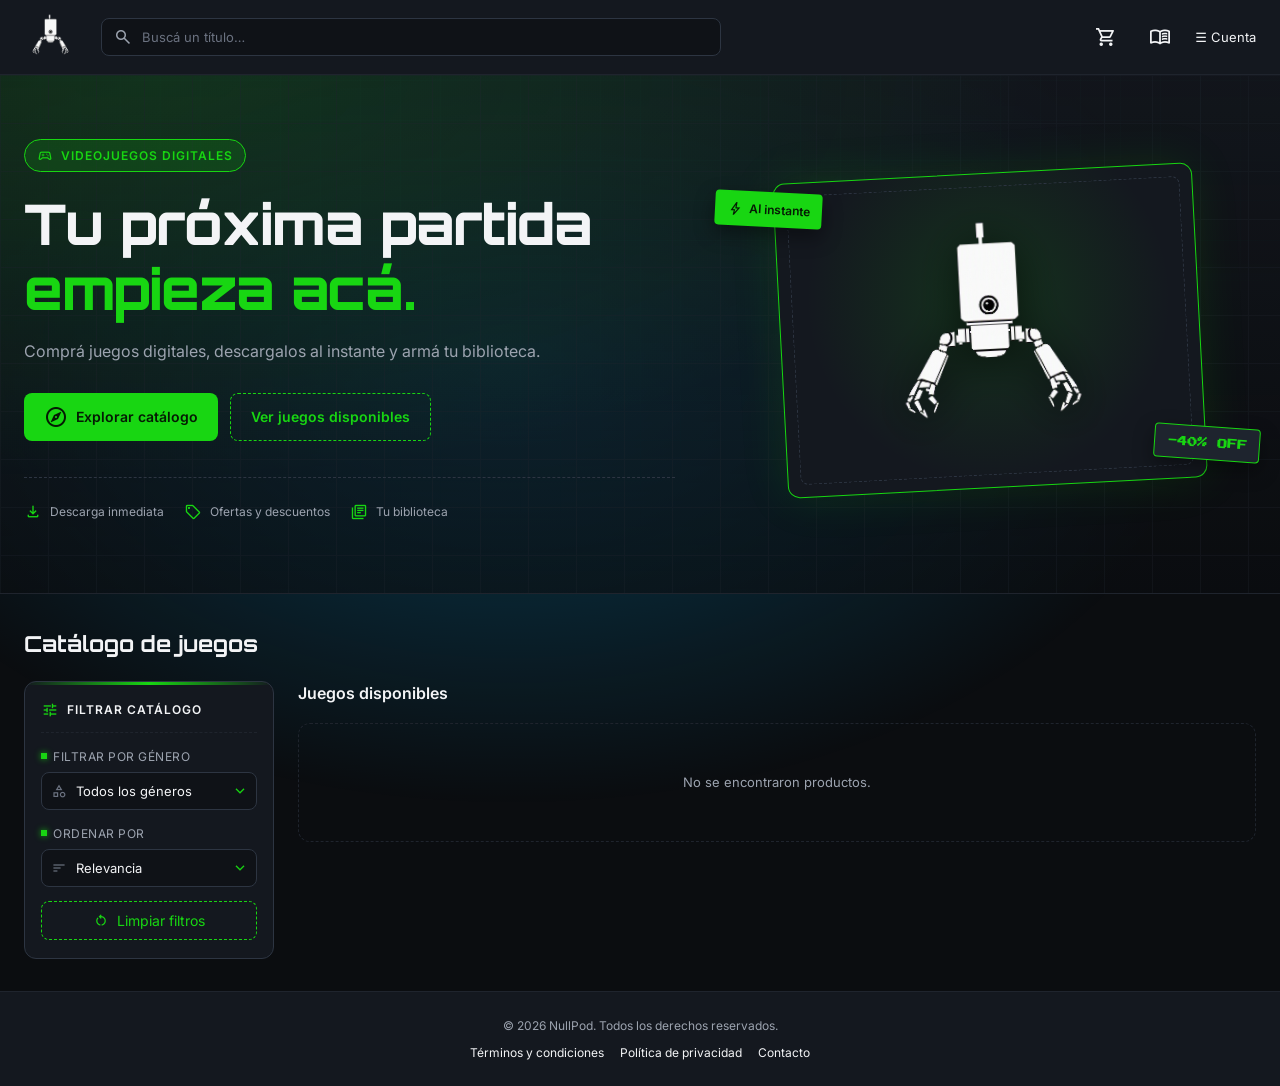
==== commit cc7086e7: "Merge pull request #46 from Demian-Denegri/feature/css Refactor product and register styles, update " ====
--- a/index.html
+++ b/index.html
@@ -200,7 +200,7 @@
     </main>
 
     <footer>
-        <p>&copy; 2026 NullPod. Todos los derechos reservados.</p>
+        <p>&copy; 2026 NullPod. Todos los derechos reservados.</p> <!-- &copy pone el simbolo de copyright -->
         <nav aria-label="Enlaces del pie de página">
             <a href="#">Términos y condiciones</a>
             <a href="#">Política de privacidad</a>
@@ -210,4 +210,4 @@
 
 </body>
 
-</html>
+</html>
